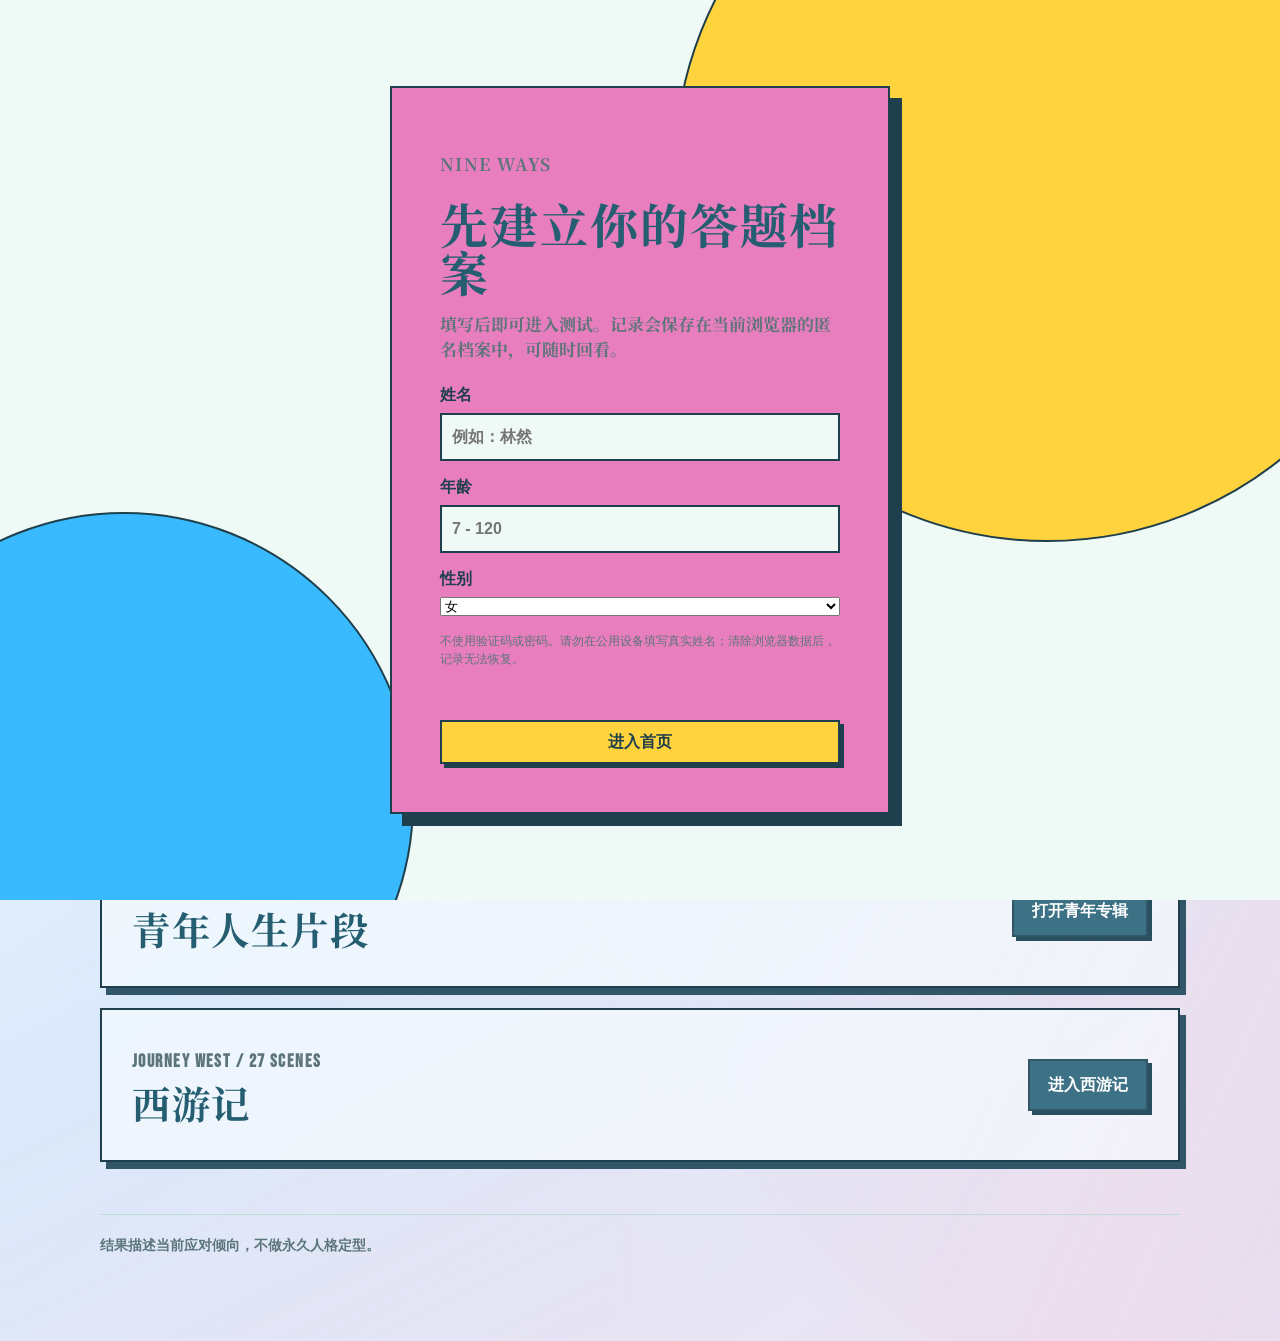
==== index.html @ b50cd89f "Add files via upload" ====
<!doctype html>
<html lang="zh-CN">
<head>
  <meta charset="utf-8">
  <meta name="viewport" content="width=device-width, initial-scale=1">
  <title>九型人格测试</title>
  <style>
    @import url('https://fonts.googleapis.com/css2?family=Bebas+Neue&family=Noto+Serif+SC:wght@500;600;700;900&display=swap');
    :root { --ink:#211f2a; --copy:#4a4556; --paper:#f7f4ed; --red:#ed5d67; --yellow:#ffd33d; --blue:#39baff; --green:#7ae36e; --pink:#e97ebf; --purple:#7560cf; --display:"Noto Serif SC","Source Han Serif SC","Songti SC","SimSun",serif; --latin:"Bebas Neue","Arial Narrow",sans-serif; }
    * { box-sizing:border-box; }
    [hidden] { display:none !important; }
    #legacy-auth-gate, #account-bar, #account-placeholder { display:none !important; }
    #visitor-bar { position:fixed; z-index:25; top:14px; right:14px; display:flex; align-items:center; gap:9px; padding:8px 10px; border:2px solid var(--ink); background:rgba(255,255,255,.94); box-shadow:4px 4px 0 var(--ink); } #visitor-bar strong { max-width:140px; overflow:hidden; text-overflow:ellipsis; white-space:nowrap; font-family:var(--display); } #visitor-bar button { min-height:32px; cursor:pointer; border:1px solid var(--ink); padding:0 9px; background:var(--yellow); color:var(--ink); font:inherit; font-size:12px; font-weight:900; } @media (max-width:600px) { #visitor-bar { top:8px; right:8px; } #visitor-bar strong { max-width:85px; } }
    body { margin:0; color:var(--ink); background:var(--paper); font-family:"Microsoft YaHei", "PingFang SC", sans-serif; }
    button { font:inherit; }
    .shell { min-height:100vh; overflow:hidden; }
    .landing { position:relative; min-height:100vh; padding:clamp(30px,5vw,76px); overflow:hidden; background:linear-gradient(145deg,#eef7ff 0%,#dbe9fb 28%,#f0e3f1 57%,#cdeaf9 78%,#edf7ff 100%); }
    .landing::before { content:""; position:absolute; z-index:0; right:-19vw; top:-30%; width:82vw; height:135%; border-radius:48% 52% 58% 42%; background:linear-gradient(135deg,rgba(255,255,255,.72),rgba(211,230,255,.18) 44%,rgba(239,203,220,.28) 70%,rgba(180,211,248,.42)); transform:rotate(-21deg); filter:blur(18px); opacity:.86; pointer-events:none; }
    .landing::after { content:""; position:absolute; z-index:0; left:-42vw; bottom:-32%; width:96vw; height:98%; border-radius:42% 58% 45% 55%; background:linear-gradient(138deg,rgba(255,255,255,.52),rgba(214,236,255,.12) 45%,rgba(237,210,225,.3)); transform:rotate(16deg); filter:blur(22px); opacity:.72; pointer-events:none; }
    .hero { position:relative; z-index:1; max-width:1240px; margin:0 auto; display:grid; grid-template-columns:minmax(0,1.08fr) minmax(300px,.92fr); align-items:end; gap:52px; }
    .hero-photo { width:272px; height:174px; margin:0 0 34px 18px; border:2px solid var(--ink); box-shadow:9px 9px 0 var(--yellow); overflow:hidden; transform:rotate(-2deg); }
    .hero-photo img { display:block; width:100%; height:100%; object-fit:cover; object-position:center 58%; }
    .hero-title-wrap { display:inline-block; max-width:100%; }
    h1 { margin:0; font-family:var(--display); font-size:clamp(48px,7.2vw,106px); line-height:.95; font-weight:900; letter-spacing:.06em; white-space:nowrap; }
    .title-nine,.title-map { display:inline; background:linear-gradient(105deg,#ed5d67 4%,#9e63d8 47%,#288fe1 95%); -webkit-background-clip:text; background-clip:text; color:transparent; }
    .title-map { margin-left:.12em; }
    .hero-english { margin:16px 0 0; color:#27233b; font-family:var(--latin); font-size:clamp(20px,2.3vw,31px); letter-spacing:.12em; text-align:center; }
    .hero-copy { max-width:510px; margin:28px 0 0; color:var(--copy); font-family:var(--display); font-size:clamp(18px,2vw,24px); line-height:1.55; font-weight:600; letter-spacing:.04em; }
    .poster { position:relative; min-height:450px; border:2px solid var(--ink); background:var(--pink); overflow:hidden; box-shadow:12px 12px 0 var(--ink); }
    .poster-label { position:absolute; top:24px; left:24px; z-index:2; padding:7px 10px; background:var(--paper); border:1px solid var(--ink); font-family:var(--latin); font-size:18px; letter-spacing:.05em; }
    .orbit { position:absolute; border:2px solid var(--ink); border-radius:50%; }
    .orbit.one { width:330px; height:330px; right:-65px; top:55px; background:var(--yellow); }
    .orbit.two { width:280px; height:280px; left:22px; bottom:-50px; background:var(--blue); }
    .orbit.three { width:112px; height:112px; right:70px; bottom:34px; background:var(--green); }
    .poster-number { position:absolute; z-index:2; right:30px; top:118px; color:#27233b; font-family:var(--latin); font-size:clamp(128px,16vw,218px); letter-spacing:.02em; line-height:.72; }
    .poster-word { position:absolute; z-index:2; left:22px; bottom:42px; width:280px; color:#27233b; font-family:var(--display); font-size:clamp(31px,3vw,44px); font-weight:900; line-height:1.08; letter-spacing:0; text-align:center; }
    .stage { position:relative; z-index:1; max-width:1240px; margin:42px auto 0; }
    .product-focus { position:relative; z-index:1; display:grid; grid-template-columns:minmax(0,1fr) auto; align-items:center; gap:30px; max-width:1240px; margin:42px auto 0; padding:clamp(22px,3vw,36px); border:2px solid var(--ink); background:var(--green); box-shadow:9px 9px 0 var(--ink); } .product-focus .focus-tag { margin:0 0 8px; font-family:var(--latin); font-size:18px; letter-spacing:.08em; } .product-focus h2 { font-size:clamp(29px,4vw,48px); letter-spacing:.04em; } .product-focus p { max-width:710px; margin:14px 0 0; color:var(--copy); font-family:var(--display); font-size:17px; line-height:1.55; font-weight:700; } .focus-points { display:flex; flex-wrap:wrap; gap:8px; margin-top:17px; } .focus-points span { border:1px solid var(--ink); padding:5px 8px; background:var(--paper); font-size:12px; font-weight:900; } .focus-start { cursor:pointer; min-height:52px; border:2px solid var(--ink); padding:0 18px; background:var(--yellow); color:var(--ink); box-shadow:5px 5px 0 var(--ink); font:inherit; font-weight:900; white-space:nowrap; } .focus-start:hover { transform:translate(2px,2px); box-shadow:3px 3px 0 var(--ink); }
    .transition-map { display:none; }
    .album-launch { position:relative; z-index:1; max-width:1240px; margin:42px auto 0; display:grid; grid-template-columns:minmax(0,1fr) auto; align-items:center; gap:28px; padding:clamp(24px,3.5vw,42px); border:2px solid var(--ink); background:var(--blue); box-shadow:10px 10px 0 var(--ink); } .album-launch .focus-tag { margin:0 0 8px; font-family:var(--latin); font-size:18px; letter-spacing:.08em; } .album-launch h2 { font-size:clamp(31px,4vw,50px); letter-spacing:.04em; } .album-launch p { max-width:660px; margin:14px 0 0; color:var(--copy); font-family:var(--display); font-size:17px; line-height:1.55; font-weight:700; } .album-launch button { cursor:pointer; min-height:52px; border:2px solid var(--ink); padding:0 18px; background:#fff; color:var(--ink); box-shadow:5px 5px 0 var(--ink); font:inherit; font-weight:900; white-space:nowrap; } .album-launch button:hover { transform:translate(2px,2px); background:#f7fffc; box-shadow:3px 3px 0 var(--ink); }
    .album-view { display:none; min-height:100vh; padding:clamp(26px,5vw,70px); background:var(--paper); } .album-view.is-open { display:block; } .album-inner { max-width:1240px; margin:0 auto; } .album-header { display:flex; align-items:end; justify-content:space-between; gap:20px; margin-bottom:26px; } .album-header p { max-width:570px; margin:13px 0 0; color:var(--copy); font-family:var(--display); font-weight:700; line-height:1.5; } .album-back { cursor:pointer; min-height:40px; border:2px solid var(--ink); padding:0 13px; background:var(--paper); font:inherit; font-weight:900; } .album-grid { display:grid; grid-template-columns:repeat(3,minmax(0,1fr)); border:2px solid var(--ink); } .album-card { --card-accent:#c4476c; min-height:278px; display:flex; flex-direction:column; align-items:flex-start; justify-content:space-between; padding:19px; border-right:2px solid var(--ink); transition:transform .18s ease,background .18s ease,box-shadow .18s ease; } .album-card:last-child { border-right:0; } .album-card:nth-child(1){--card-accent:#b24b23;background:var(--yellow)} .album-card:nth-child(2){--card-accent:#17663a;background:var(--green)} .album-card:nth-child(3){--card-accent:#1c648c;background:var(--blue)} .album-card strong { font-family:var(--latin); font-size:18px; letter-spacing:.06em; } .album-card h3 { margin:20px 0 auto; font-family:var(--display); font-size:26px; line-height:1.05; letter-spacing:.03em; } .album-card p { margin:14px 0; color:var(--copy); font-family:var(--display); font-size:14px; font-weight:700; line-height:1.45; } .album-card button { min-height:39px; cursor:pointer; border:2px solid var(--ink); padding:0 10px; background:var(--paper); color:var(--ink); font:inherit; font-weight:900; }
    .stage-frame { overflow:hidden; border:2px solid var(--ink); background:#fff; box-shadow:10px 10px 0 var(--ink); }
    .stage-title { display:flex; justify-content:space-between; align-items:end; gap:20px; margin:0; padding:clamp(24px,3.5vw,42px); border-bottom:2px solid var(--ink); background:#e7f3f0; }
    h2 { margin:0; color:#27233b; font-family:var(--display); font-size:clamp(30px,4vw,48px); line-height:1; letter-spacing:.08em; }
    .stage-title p { margin:0; font-size:14px; font-weight:600; }
    .age-grid { display:grid; grid-template-columns:repeat(4,minmax(0,1fr)); border:0; }
    .age-card { --card-accent:#c4476c; min-height:245px; display:flex; flex-direction:column; align-items:flex-start; justify-content:space-between; padding:22px; border-right:2px solid var(--ink); transition:transform .18s ease,background .18s ease,box-shadow .18s ease; }
    .age-card:last-child { border-right:0; }
    .age-card:nth-child(1) { --card-accent:#b24b23; background:var(--yellow); } .age-card:nth-child(2) { --card-accent:#17663a; background:var(--green); } .age-card:nth-child(3) { --card-accent:#1c648c; background:var(--blue); } .age-card:nth-child(4) { --card-accent:#9b2b68; background:var(--pink); }
    .age-range { display:flex; align-items:baseline; gap:7px; color:var(--ink); font-family:var(--latin); line-height:.9; } .age-number { font-size:clamp(34px,3.25vw,52px); letter-spacing:.035em; } .age-unit { font-family:var(--display); font-size:clamp(16px,1.3vw,21px); font-weight:900; letter-spacing:.04em; } .age-name { margin:14px 0 auto; font-family:var(--display); font-size:clamp(23px,2vw,32px); line-height:.95; font-weight:900; letter-spacing:.04em; }
    .age-card p { margin:16px 0; min-height:38px; color:var(--copy); font-family:var(--display); font-size:14px; line-height:1.42; font-weight:700; }
    .card-topline { display:flex; align-items:flex-start; justify-content:space-between; width:100%; gap:12px; }
    .enneagram-mark { display:grid; place-items:center; width:48px; height:48px; flex:none; border:2px solid var(--ink); background:#fffdf7; color:var(--ink); box-shadow:3px 3px 0 var(--ink); transition:transform .18s ease,background .18s ease,color .18s ease,box-shadow .18s ease; }
    .enneagram-mark svg { width:31px; height:31px; fill:none; stroke:currentColor; stroke-linecap:round; stroke-linejoin:round; stroke-width:2.1; }
    .age-card:hover,.age-card:focus-within,.album-card:hover,.album-card:focus-within { z-index:1; background:#fff; box-shadow:7px 7px 0 var(--card-accent); transform:translate(-3px,-4px); }
    .age-card:hover .enneagram-mark,.age-card:focus-within .enneagram-mark,.album-card:hover .enneagram-mark,.album-card:focus-within .enneagram-mark { color:#fff; background:var(--card-accent); box-shadow:5px 5px 0 var(--ink); animation:enneagram-wobble .45s ease-in-out both; }
    .age-card:hover .age-name,.age-card:focus-within .age-name,.album-card:hover h3,.album-card:focus-within h3 { color:var(--card-accent); }
    @keyframes enneagram-wobble { 0%,100% { transform:rotate(0); } 25% { transform:rotate(-5deg) translateY(-2px); } 55% { transform:rotate(4deg) translateY(1px); } 78% { transform:rotate(-2deg); } }
    @media (prefers-reduced-motion:reduce) { *,*::before,*::after { scroll-behavior:auto !important; animation-duration:.01ms !important; animation-iteration-count:1 !important; transition-duration:.01ms !important; } .age-card,.album-card,.enneagram-mark { transition:none; } .age-card:hover .enneagram-mark,.age-card:focus-within .enneagram-mark,.album-card:hover .enneagram-mark,.album-card:focus-within .enneagram-mark { animation:none; } }
    .start, .soon { min-height:42px; border:2px solid var(--ink); border-radius:0; padding:0 14px; font-weight:800; }
    .start { cursor:pointer; background:var(--paper); box-shadow:4px 4px 0 var(--ink); } .start:hover { transform:translate(2px,2px); box-shadow:2px 2px 0 var(--ink); }
    .soon { background:transparent; opacity:.7; }
    .method { position:relative; z-index:1; display:grid; grid-template-columns:1fr 1fr; gap:0; max-width:1240px; margin:42px auto 0; border-top:2px solid var(--ink); }
    .method div { padding:22px 0; font-size:16px; font-weight:650; } .method div + div { text-align:right; }
    .test-view { display:none; min-height:100vh; background:var(--paper); }
    .test-top { display:flex; align-items:center; justify-content:space-between; gap:18px; padding:16px clamp(20px,5vw,76px); border-bottom:2px solid var(--ink); background:var(--yellow); }
    .back { cursor:pointer; border:2px solid var(--ink); background:var(--paper); min-height:38px; padding:0 12px; font-weight:800; }
    .test-top strong { font-size:18px; } .test-top span { font-size:14px; font-weight:650; }
    iframe { display:block; width:100%; height:calc(100vh - 72px); border:0; background:var(--paper); }
    .account-strip { position:relative; z-index:3; max-width:1240px; margin:0 auto 28px; display:flex; align-items:center; justify-content:flex-end; gap:10px; } .account-chip { display:grid; min-width:0; text-align:right; } .account-chip strong { font-family:var(--display); font-size:18px; } .account-chip span { overflow:hidden; max-width:220px; color:var(--copy); font-size:12px; text-overflow:ellipsis; white-space:nowrap; } .account-action,.account-toggle { min-height:36px; border:2px solid var(--ink); background:var(--paper); padding:0 10px; font-size:13px; font-weight:800; cursor:pointer; } .account-action:hover,.flat-action:hover { background:var(--yellow); } .account-toggle { display:flex; align-items:center; gap:6px; } .account-toggle input { accent-color:var(--purple); }
    .auth-gate { position:fixed; z-index:20; inset:0; display:grid; place-items:center; overflow:auto; padding:28px 18px; background:var(--paper); } .auth-gate::before { content:""; position:absolute; right:-11vw; top:-16vw; width:58vw; height:58vw; border:2px solid var(--ink); border-radius:50%; background:var(--yellow); } .auth-gate::after { content:""; position:absolute; left:-13vw; bottom:-15vw; width:45vw; height:45vw; border:2px solid var(--ink); border-radius:50%; background:var(--blue); } .auth-card { position:relative; z-index:1; width:min(100%,500px); padding:clamp(28px,4vw,48px); border:2px solid var(--ink); background:var(--pink); box-shadow:12px 12px 0 var(--ink); } .eyebrow { margin:0 0 10px; font-family:var(--latin); font-size:18px; letter-spacing:.08em; } .auth-card h2,.modal-heading h2 { margin:0; letter-spacing:.04em; } .auth-card > p { margin:15px 0 24px; color:var(--copy); font-family:var(--display); font-size:17px; font-weight:700; } .stack-form { display:grid; gap:16px; } .stack-form label:not(.check-row) { display:grid; gap:7px; font-weight:800; } .stack-form input:not([type="checkbox"]) { min-height:48px; border:2px solid var(--ink); border-radius:0; padding:8px 10px; background:var(--paper); color:var(--ink); font:inherit; } .check-row { display:flex; align-items:flex-start; gap:8px; font-size:13px; font-weight:700; line-height:1.45; } .check-row input { margin-top:3px; accent-color:var(--purple); } .primary-action,.flat-action { cursor:pointer; min-height:44px; border:2px solid var(--ink); border-radius:0; padding:0 14px; background:var(--yellow); color:var(--ink); font:inherit; font-weight:900; } .primary-action { box-shadow:4px 4px 0 var(--ink); } .form-note { margin:0; color:var(--copy); font-size:12px; line-height:1.5; } .auth-switch { border:0; padding:0; background:transparent; color:var(--ink); font:inherit; font-weight:900; text-decoration:underline; cursor:pointer; } .notice { min-height:20px; margin:0; font-size:13px; font-weight:800; } .notice[data-kind="error"] { color:#a4152c; } .notice[data-kind="success"] { color:#18653d; }
    .save-status[data-kind="success"] { color:#17663a; } .save-status[data-kind="error"] { color:#a4152c; }
    .modal-backdrop { position:fixed; z-index:30; inset:0; display:grid; place-items:center; overflow:auto; padding:24px 18px; background:rgba(33,31,42,.48); } .modal-box { width:min(100%,640px); max-height:calc(100vh - 48px); overflow:auto; padding:28px; border:2px solid var(--ink); background:var(--paper); box-shadow:10px 10px 0 var(--ink); } .modal-heading { display:flex; align-items:flex-start; justify-content:space-between; gap:14px; border-bottom:2px solid var(--ink); padding-bottom:16px; margin-bottom:18px; } .modal-heading .eyebrow { color:#7356bd; } .icon-close { width:36px; height:36px; border:2px solid var(--ink); background:var(--paper); color:var(--ink); font-size:25px; cursor:pointer; } .profile-list,.record-list { display:grid; gap:10px; margin:18px 0; } .profile-card { display:grid; gap:4px; width:100%; cursor:pointer; border:2px solid var(--ink); padding:14px; background:#fff; color:var(--ink); text-align:left; font:inherit; } .profile-card:hover { background:var(--green); } .profile-card strong { font-family:var(--display); font-size:20px; } .profile-card span,.record-row span,.record-row small { color:var(--copy); font-size:13px; } .record-row { display:flex; align-items:center; justify-content:space-between; gap:12px; border-bottom:1px solid #b8b3bd; padding:12px 0; } .record-row div:first-child { display:grid; gap:4px; } .text-danger { cursor:pointer; border:0; padding:5px 0; background:transparent; color:#b21c35; font:inherit; font-weight:900; } .account-settings { display:grid; gap:14px; border-top:2px solid var(--ink); padding-top:18px; } .account-settings h3 { margin:0; font-family:var(--display); font-size:22px; } .account-delete { justify-self:start; } .mini { min-height:32px; margin-right:10px; font-size:12px; } .modal-open { overflow:hidden; }
    .stack-form input:not([type="checkbox"]):focus { outline:0; border-color:#4b7f83; box-shadow:0 3px 0 #9bc8c3; }
    .view-enter { animation:view-enter .32s ease-out both; }
    .modal-backdrop:not([hidden]) { animation:backdrop-in .2s ease-out both; }
    .modal-backdrop:not([hidden]) .modal-box { animation:modal-in .28s ease-out both; }
    @keyframes view-enter { from { opacity:0; transform:translateY(14px); } to { opacity:1; transform:translateY(0); } }
    @keyframes backdrop-in { from { opacity:0; } to { opacity:1; } }
    @keyframes modal-in { from { opacity:0; transform:translateY(18px) scale(.985); } to { opacity:1; transform:translateY(0) scale(1); } }
    @media (prefers-reduced-motion:no-preference) { button:not(:disabled):active { scale:.97; filter:brightness(.97); } .motion-enter { opacity:0; transform:translateY(16px); transition:opacity .34s ease-out,transform .34s ease-out; } .motion-enter.is-visible { opacity:1; transform:translateY(0); } }
    .quest-launch { position:relative; z-index:1; max-width:1240px; margin:28px auto 0; display:grid; grid-template-columns:minmax(0,1fr) auto; align-items:center; gap:28px; overflow:hidden; padding:clamp(24px,3.5vw,42px); border:2px solid var(--ink); background:#dceef4; box-shadow:10px 10px 0 var(--ink); } .quest-launch::after { content:"西 行"; position:absolute; right:160px; bottom:-25px; color:rgba(33,31,42,.08); font-family:var(--display); font-size:130px; font-weight:900; line-height:1; pointer-events:none; } .quest-launch .focus-tag { position:relative; z-index:1; margin:0 0 8px; font-family:var(--latin); font-size:18px; letter-spacing:.08em; } .quest-launch h2 { position:relative; z-index:1; font-size:clamp(31px,4vw,50px); letter-spacing:.04em; } .quest-launch p { position:relative; z-index:1; max-width:660px; margin:14px 0 0; color:var(--copy); font-family:var(--display); font-size:17px; font-weight:700; line-height:1.55; } .quest-launch button { position:relative; z-index:1; min-height:52px; cursor:pointer; border:2px solid var(--ink); padding:0 18px; background:#fff; color:var(--ink); box-shadow:5px 5px 0 var(--ink); font:inherit; font-weight:900; white-space:nowrap; } .quest-launch button:hover { transform:translate(2px,2px); background:#f9e8a4; box-shadow:3px 3px 0 var(--ink); }
    .youth-launch { margin-top:42px; background:#dceef4; } .youth-launch::after { content:"90 DAYS"; right:130px; bottom:-20px; color:rgba(33,31,42,.08); font-family:var(--latin); font-size:132px; letter-spacing:.04em; } .youth-launch button:hover { background:#f9e8a4; }
    .hub-launch { position:relative; z-index:1; max-width:1240px; min-height:252px; margin:28px auto 0; display:grid; grid-template-columns:minmax(0,1fr) auto; align-items:center; gap:28px; overflow:hidden; padding:clamp(24px,3.5vw,42px); border:2px solid var(--ink); box-shadow:10px 10px 0 var(--ink); }
    .hub-launch::after { position:absolute; right:132px; bottom:-24px; color:rgba(33,31,42,.08); font-family:var(--latin); font-size:142px; letter-spacing:.04em; line-height:1; pointer-events:none; }
    .hub-launch .focus-tag,.hub-launch h2,.hub-launch p,.hub-launch button { position:relative; z-index:1; }
    .hub-launch .focus-tag { margin:0 0 8px; font-family:var(--latin); font-size:18px; letter-spacing:.08em; }
    .hub-launch h2 { font-size:clamp(31px,4vw,50px); letter-spacing:.04em; }
    .hub-launch p { max-width:660px; margin:14px 0 0; color:var(--copy); font-family:var(--display); font-size:17px; font-weight:700; line-height:1.55; }
    .hub-launch button { min-height:52px; cursor:pointer; border:2px solid var(--ink); padding:0 18px; background:#fff; color:var(--ink); box-shadow:5px 5px 0 var(--ink); font:inherit; font-weight:900; white-space:nowrap; }
    .hub-launch button:hover { transform:translate(2px,2px); background:#f9e8a4; box-shadow:3px 3px 0 var(--ink); }
    .age-hub { margin-top:42px; } .age-hub::after { content:"05"; }
    .story-hub::after { content:"27"; }
    .youth-hub::after { content:"90"; }
    .hub-launch { grid-template-columns:minmax(0,1fr) minmax(330px,.9fr); min-height:300px; padding:0; }
    .hub-launch::after { content:none; }
    .hub-copy { align-self:stretch; display:flex; flex-direction:column; align-items:flex-start; justify-content:center; padding:clamp(28px,4vw,48px); }
    .hub-launch { grid-template-columns:1fr; min-height:0; }
    .hub-launch .hub-copy { min-height:220px; }
    .hub-stack { max-width:1240px; margin:42px auto 0; overflow:hidden; border:2px solid var(--ink); background-color:rgba(229,241,255,.48); background-image:linear-gradient(145deg,rgba(255,255,255,.64) 0 9%,transparent 27%),linear-gradient(25deg,transparent 29%,rgba(255,255,255,.38) 48%,transparent 67%); box-shadow:10px 10px 0 var(--ink); }
    .hub-stack .hub-launch { max-width:none; min-height:0; margin:0; border:0; border-bottom:2px solid var(--ink); background:transparent; box-shadow:none; }
    .hub-stack .hub-launch:last-child { border-bottom:0; }
    .hub-stack .age-hub { margin-top:0; }
    .hub-stack .hub-launch { --card-accent:#2d7780; position:relative; transition:background .2s ease,box-shadow .2s ease; }
    .hub-stack .youth-hub { --card-accent:#397b96; }
    .hub-stack .story-hub { --card-accent:#376d9b; }
    .hub-topline { display:flex; align-items:center; gap:12px; }
    .hub-copy .hub-topline .focus-tag { margin:0; }
    .hub-stack .hub-launch:hover,.hub-stack .hub-launch:focus-within { z-index:1; background:rgba(255,255,255,.48); box-shadow:inset 7px 0 0 var(--card-accent); }
    .hub-stack .hub-launch:hover .enneagram-mark,.hub-stack .hub-launch:focus-within .enneagram-mark { color:#fff; background:var(--card-accent); box-shadow:5px 5px 0 var(--ink); animation:enneagram-wobble .45s ease-in-out both; }
    .hub-stack .hub-launch:hover h2,.hub-stack .hub-launch:focus-within h2 { color:var(--card-accent); }
    .hub-copy button { margin-top:24px; }
    .hub-visual { position:relative; align-self:stretch; min-height:300px; margin:0; overflow:hidden; border-left:2px solid var(--ink); background:#dceef4; }
    .hub-visual img { display:block; width:100%; height:100%; min-height:300px; object-fit:cover; }
    .hub-visual figcaption { position:absolute; right:18px; bottom:18px; left:18px; display:flex; flex-wrap:wrap; gap:7px; }
    .hub-visual figcaption span { padding:6px 8px; border:1px solid var(--ink); background:rgba(247,244,237,.94); color:var(--ink); font-size:12px; font-weight:900; }
    .life-visual img { object-position:center 58%; }
    .youth-visual img { object-position:center; }
    .hub-journey-visual { display:grid; place-items:center; padding:26px; background:#f3e6b7; }
    .journey-route-card { position:relative; width:min(100%,360px); min-height:210px; padding:22px; border:2px solid var(--ink); background:#fff8de; box-shadow:6px 6px 0 var(--ink); }
    .journey-route-card > p { margin:0; color:#4a4556; font-family:var(--latin); font-size:16px; letter-spacing:.08em; }
    .journey-route-card ol { display:grid; grid-template-columns:repeat(3,1fr); gap:8px; margin:30px 0 0; padding:0; list-style:none; }
    .journey-route-card li { min-height:86px; display:flex; flex-direction:column; justify-content:flex-end; padding:9px; border:2px solid var(--ink); background:#dceef4; font-size:13px; font-weight:900; }
    .journey-route-card li:nth-child(2) { background:#d9eee9; transform:translateY(-15px); }
    .journey-route-card li:nth-child(3) { background:#f7d9d8; }
    .journey-route-card b { display:block; margin-bottom:auto; font-family:var(--latin); font-size:22px; letter-spacing:.04em; }
    .journey-route-card::after { content:"→"; position:absolute; top:102px; right:28px; color:#5f6870; font-size:28px; font-weight:900; }
    .journey-route-card::before { content:"→"; position:absolute; top:102px; left:calc(50% - 17px); z-index:2; color:#5f6870; font-size:28px; font-weight:900; }
    .story-albums { position:relative; z-index:1; max-width:1240px; margin:28px auto 0; }
    .story-albums-frame { overflow:hidden; border:2px solid var(--ink); box-shadow:10px 10px 0 var(--ink); }
    .story-albums .quest-launch { max-width:none; margin:0; border:0; box-shadow:none; }
    .story-albums .quest-launch + .quest-launch { border-top:2px solid var(--ink); }
    .collection-view { display:none; min-height:100vh; padding:clamp(26px,5vw,70px); background:var(--paper); }
    .collection-view.is-open { display:block; }
    .collection-inner { max-width:1240px; margin:0 auto; }
    .collection-header { display:flex; align-items:end; justify-content:space-between; gap:20px; margin-bottom:26px; }
    .collection-header p { max-width:570px; margin:13px 0 0; color:var(--copy); font-family:var(--display); font-weight:700; line-height:1.5; }
    .collection-back { cursor:pointer; min-height:40px; border:2px solid var(--ink); padding:0 13px; background:var(--paper); box-shadow:3px 3px 0 var(--ink); font:inherit; font-weight:900; }
    .collection-back:hover,.album-card button:hover { transform:translate(1px,1px); box-shadow:1px 1px 0 var(--ink); }
    .collection-view .stage,.collection-view .story-albums { margin:0; max-width:none; }
    .collection-view .story-albums-frame { box-shadow:10px 10px 0 var(--ink); }
    .album-card button { box-shadow:3px 3px 0 var(--ink); }
    .loop-launch { margin-top:28px; background:#e5e2fb; } .loop-launch::after { content:"00:27"; right:126px; bottom:-18px; color:rgba(33,31,42,.08); font-family:var(--latin); font-size:150px; letter-spacing:.04em; } .loop-launch button:hover { background:#d9eee9; } .loop-launch button:disabled { cursor:not-allowed; opacity:.58; box-shadow:none; }
    @media (max-width:850px) { .hero { grid-template-columns:1fr; gap:36px; } .hero-photo { margin-left:0; } .poster { min-height:320px; } .landing { background:var(--paper); } .product-focus,.album-launch,.quest-launch,.hub-launch { grid-template-columns:1fr; align-items:start; } .focus-start,.album-launch button,.quest-launch button,.hub-launch button { justify-self:start; } .hub-copy { min-height:255px; } .hub-visual { min-height:240px; border-top:2px solid var(--ink); border-left:0; } .hub-visual img { min-height:240px; } .album-grid { grid-template-columns:repeat(2,1fr); } .album-card { border-bottom:2px solid var(--ink); } .album-card:nth-child(2n) { border-right:0; } .album-card:last-child { border-bottom:0; } .age-grid { grid-template-columns:repeat(2,1fr); } .age-card { border-bottom:2px solid var(--ink); } .age-card:nth-child(2n) { border-right:0; } .age-card:last-child { border-bottom:0; } .method { grid-template-columns:1fr; } .method div + div { text-align:left; border-top:2px solid var(--ink); } .account-strip { justify-content:flex-start; flex-wrap:wrap; } .account-chip { text-align:left; margin-right:auto; } }
    @media (max-width:480px) { .landing,.album-view,.collection-view { padding:32px 18px; } .age-grid,.album-grid { grid-template-columns:1fr; } .age-card,.album-card { min-height:178px; border-right:0; } .poster-number { font-size:136px; } .test-top span { display:none; } }
  </style>
  <link rel="stylesheet" href="assets/premium.css?v=20260721e">
  <style>
    /* Homepage-only override: keep the existing editorial layout over a soft flowing surface. */
    .landing { overflow:hidden; background:linear-gradient(145deg,#eef7ff 0%,#dbe9fb 28%,#f0e3f1 57%,#cdeaf9 78%,#edf7ff 100%); }
    .landing::before { display:block; right:-19vw; top:-30%; width:82vw; height:135%; border:0; border-radius:48% 52% 58% 42%; background:linear-gradient(135deg,rgba(255,255,255,.72),rgba(211,230,255,.18) 44%,rgba(239,203,220,.28) 70%,rgba(180,211,248,.42)); transform:rotate(-21deg); filter:blur(18px); opacity:.86; pointer-events:none; }
    .landing::after { content:""; position:absolute; z-index:0; left:-42vw; bottom:-32%; width:96vw; height:98%; border-radius:42% 58% 45% 55%; background:linear-gradient(138deg,rgba(255,255,255,.52),rgba(214,236,255,.12) 45%,rgba(237,210,225,.3)); transform:rotate(16deg); filter:blur(22px); opacity:.72; pointer-events:none; }
    .landing > * { position:relative; z-index:1; }
    .landing .hero,.landing .hub-stack,.landing .method { max-width:1080px; }
    .landing .hero { grid-template-columns:minmax(0,1.08fr) minmax(320px,.82fr); min-height:560px; background:rgba(241,248,255,.58); }
    .landing .hero-photo { width:min(100%,470px); height:154px; margin-top:26px; border-color:rgba(45,86,104,.3); }
    .landing .title-map { color:#44798d; }
    .landing .poster { background:rgba(255,255,255,.66); }
    .landing .poster .orbit.three { background:#b9d9ec !important; }
    .landing .hub-stack { display:grid; gap:20px; margin-top:36px; overflow:visible; border:0; background:transparent; box-shadow:none; }
    .landing .hub-stack .hub-launch { min-height:154px; overflow:visible; border:2px solid var(--ink); background:rgba(248,252,255,.68); box-shadow:6px 7px 0 #315667; }
    .landing .hub-stack .hub-launch:last-child { border-bottom:2px solid var(--ink); }
    .landing .hub-stack .hub-copy { display:grid; grid-template-columns:minmax(0,1fr) auto; grid-template-rows:auto auto; align-content:center; column-gap:26px; min-height:150px; padding:24px 30px; }
    .landing .hub-stack .focus-tag { grid-column:1; grid-row:1; }
    .landing .hub-stack h2 { grid-column:1; grid-row:2; align-self:start; font-size:clamp(31px,3vw,42px); }
    .landing .hub-stack .hub-copy button { grid-column:2; grid-row:1 / span 2; align-self:center; margin:0; border-color:#315667; background:#3c7186; color:#fff; box-shadow:4px 4px 0 #294e60; }
    .landing .hub-stack .hub-copy button:hover { background:#285a70; box-shadow:2px 2px 0 #294e60; }
    .landing .hub-stack .hub-launch:hover,.landing .hub-stack .hub-launch:focus-within { background:rgba(255,255,255,.9); box-shadow:11px 12px 0 var(--card-accent); transform:translate(-3px,-3px); }
    @media (prefers-reduced-motion:no-preference) { .landing { background-size:180% 180%; animation:landing-flow 26s ease-in-out infinite alternate; } .landing::before { animation:landing-wave-one 30s ease-in-out infinite alternate; } .landing::after { animation:landing-wave-two 34s ease-in-out infinite alternate; } }
    @keyframes landing-flow { from { background-position:0% 0%; } to { background-position:100% 100%; } }
    @keyframes landing-wave-one { from { transform:translate3d(0,0,0) rotate(-21deg); } to { transform:translate3d(-6vw,4vh,0) rotate(-14deg); } }
    @keyframes landing-wave-two { from { transform:translate3d(0,0,0) rotate(16deg); } to { transform:translate3d(7vw,-5vh,0) rotate(23deg); } }
    @media (prefers-reduced-motion:no-preference) { .scroll-reveal { opacity:0; transform:translateY(14px); transition:opacity .34s ease-out,transform .34s ease-out; transition-delay:var(--reveal-delay,0ms); } .scroll-reveal.is-visible { opacity:1; transform:translateY(0); } }
    .test-top { position:sticky; top:0; z-index:20; transition:min-height .2s ease,padding .2s ease,background .2s ease,box-shadow .2s ease; }
    .test-top.is-condensed { min-height:52px; padding-top:8px; padding-bottom:8px; background:rgba(255,255,255,.94); box-shadow:0 5px 16px rgba(30,63,75,.16); backdrop-filter:blur(10px); }
    @media (max-width:850px) { .landing { background:linear-gradient(145deg,#eef7ff 0%,#dbe9fb 34%,#f0e3f1 65%,#cdeaf9 100%); } .landing .hero { grid-template-columns:1fr; min-height:0; } .landing .hub-stack { gap:18px; } .landing .hub-stack .hub-copy { grid-template-columns:1fr; grid-template-rows:auto auto auto; min-height:0; padding:25px; } .landing .hub-stack .focus-tag,.landing .hub-stack h2,.landing .hub-stack .hub-copy button { grid-column:1; } .landing .hub-stack .focus-tag { grid-row:1; } .landing .hub-stack h2 { grid-row:2; } .landing .hub-stack .hub-copy button { grid-row:3; justify-self:start; margin-top:16px; } }
  </style>
</head>
<body>
  <section id="auth-gate" class="auth-gate" aria-labelledby="profile-title"><div class="auth-card"><p class="eyebrow">NINE WAYS</p><h2 id="profile-title">先建立你的答题档案</h2><p>填写后即可进入测试。记录会保存在当前浏览器的匿名档案中，可随时回看。</p><form id="profile-form" class="stack-form"><label>姓名<input name="display_name" maxlength="40" autocomplete="name" required placeholder="例如：林然"></label><label>年龄<input name="age" type="number" min="7" max="120" inputmode="numeric" required placeholder="7 - 120"></label><label>性别<select name="gender" required><option value="female">女</option><option value="male">男</option><option value="nonbinary">非二元</option><option value="prefer_not_to_say">不愿透露</option></select></label><p class="form-note">不使用验证码或密码。请勿在公用设备填写真实姓名；清除浏览器数据后，记录无法恢复。</p><p id="profile-notice" class="notice" aria-live="polite"></p><button class="primary-action" type="submit">进入首页</button></form></div></section>
  <section id="legacy-auth-gate" class="auth-gate" aria-hidden="true"></section>
  <main class="shell">
    <section id="landing" class="landing">
      <div id="account-bar" class="account-strip" hidden><div class="account-chip"><strong id="account-name"></strong><span id="account-email"></span></div><label class="account-toggle"><input id="research-consent" type="checkbox">匿名研究</label><button id="show-children" class="account-action" type="button">儿童档案</button><button id="show-records" class="account-action" type="button">我的记录</button><button id="sign-out" class="account-action" type="button">退出</button></div><div id="account-placeholder" class="account-strip"><span>登录后可保存完整答题记录</span></div>
      <div class="hero">
        <div><figure class="hero-photo"><img src="assets/people-together.jpg" alt="几位朋友在户外相互拥抱"></figure><div class="hero-title-wrap"><h1><span class="title-nine">九型人格</span><span class="title-map">测试</span></h1><div class="hero-english">ENNEAGRAM PERSONALITY TEST</div></div><p class="hero-copy">在不同人生阶段，用具体情境看见九种不同的应对方式。</p></div>
        <div class="poster" aria-label="九型人格的九种路径视觉图"><span class="poster-label">NINE WAYS TO RESPOND</span><span class="poster-number">09</span><span class="poster-word">不同反应<br>同样真实</span><span class="orbit one"></span><span class="orbit two"></span><span class="orbit three"></span></div>
      </div>
      <div class="hub-stack">
      <section class="hub-launch age-hub" aria-labelledby="age-hub-title"><div class="hub-copy"><p class="focus-tag">LIFE STAGES / 4 PATHS</p><h2 id="age-hub-title">人生阶段</h2><button id="open-age-stages" type="button">查看四个阶段</button></div></section>
      <section class="hub-launch youth-hub" aria-labelledby="album-launch-title"><div class="hub-copy"><p class="focus-tag">YOUTH / LIFE STORIES</p><h2 id="album-launch-title">青年人生片段</h2><button id="open-youth-album" type="button">打开青年专辑</button></div></section>
      <section class="hub-launch story-hub" aria-labelledby="story-hub-title"><div class="hub-copy"><p class="focus-tag">JOURNEY WEST / 27 SCENES</p><h2 id="story-hub-title">西游记</h2><button id="open-story-albums" type="button">进入西游记</button></div></section>
      </div>
      <footer class="method"><div>结果描述当前应对倾向，不做永久人格定型。</div></footer>
    </section>
    <section id="age-view" class="collection-view" aria-label="人生阶段"><div class="collection-inner"><header class="collection-header"><div><p class="focus-tag">LIFE STAGES / 4 PATHS</p><h2>人生阶段</h2><p>每个阶段使用不同的语言和生活场景。选择你正在经历的那一段。</p></div><button id="back-from-age" class="collection-back" type="button">返回首页</button></header><section class="stage" aria-labelledby="age-stage-title"><div class="stage-frame"><div class="stage-title"><h2 id="age-stage-title">四个阶段</h2><p>从具体情境出发</p></div><div class="age-grid"><article class="age-card"><div class="card-topline"><span class="enneagram-mark" aria-hidden="true"><svg viewBox="0 0 40 40"><circle cx="20" cy="20" r="17"></circle><path d="M30.3 6.8 25.5 35.1 35.8 16.2 9.7 6.8 14.5 35.1 4.2 16.2Z"></path><path d="M20 3 33.9 27.5 6.1 27.5Z"></path></svg></span><span class="age-range"><span class="age-number">07 - 12</span><span class="age-unit">岁</span></span></div><h3 class="age-name">儿童<br>探索</h3><p>同伴、规则与自我表达</p><button class="start" type="button" data-age-stage="child">开始探索</button></article><article class="age-card"><div class="card-topline"><span class="enneagram-mark" aria-hidden="true"><svg viewBox="0 0 40 40"><circle cx="20" cy="20" r="17"></circle><path d="M30.3 6.8 25.5 35.1 35.8 16.2 9.7 6.8 14.5 35.1 4.2 16.2Z"></path><path d="M20 3 33.9 27.5 6.1 27.5Z"></path></svg></span><span class="age-range"><span class="age-number">13 - 18</span><span class="age-unit">岁</span></span></div><h3 class="age-name">少年<br>自省</h3><p>关系、选择与身份感</p><button class="start" type="button" data-age-stage="teen">开始自省</button></article><article class="age-card"><div class="card-topline"><span class="enneagram-mark" aria-hidden="true"><svg viewBox="0 0 40 40"><circle cx="20" cy="20" r="17"></circle><path d="M30.3 6.8 25.5 35.1 35.8 16.2 9.7 6.8 14.5 35.1 4.2 16.2Z"></path><path d="M20 3 33.9 27.5 6.1 27.5Z"></path></svg></span><span class="age-range"><span class="age-number">19 - 35</span><span class="age-unit">岁</span></span></div><h3 class="age-name">青年<br>抉择</h3><p>工作、亲密关系与生活方向</p><button class="start" type="button" data-age-stage="adult">开始抉择</button></article><article class="age-card"><div class="card-topline"><span class="enneagram-mark" aria-hidden="true"><svg viewBox="0 0 40 40"><circle cx="20" cy="20" r="17"></circle><path d="M30.3 6.8 25.5 35.1 35.8 16.2 9.7 6.8 14.5 35.1 4.2 16.2Z"></path><path d="M20 3 33.9 27.5 6.1 27.5Z"></path></svg></span><span class="age-range"><span class="age-number">36+</span><span class="age-unit">岁</span></span></div><h3 class="age-name">人生<br>整合</h3><p>责任、关系与长期变化</p><button class="start" type="button" data-age-stage="integration">开始整合</button></article></div></div></section></div></section>
    <section id="story-album-view" class="collection-view" aria-label="故事闯关专辑"><div class="collection-inner"><header class="collection-header"><div><p class="focus-tag">STORY SCENES / 1 ALBUM</p><h2>故事闯关专辑</h2><p>在故事难关里，选您最可能先做的那一步。</p></div><button id="back-from-stories" class="collection-back" type="button">返回首页</button></header><section class="story-albums" aria-label="故事闯关专辑"><div class="story-albums-frame"><section class="quest-launch" aria-labelledby="quest-launch-title"><div><p class="focus-tag">JOURNEY WEST / 27 SCENES</p><h2 id="quest-launch-title">西游记 · 三阶段情境测试</h2><p>依次经过立足、同行与危局，在原著节点里选择您最可能先做的那一步。</p></div><button id="start-journey" type="button">开始作答</button></section></div></section></div></section>
    <section id="album-view" class="album-view" aria-label="青年人生片段"><div class="album-inner"><header class="album-header"><div><p class="focus-tag">YOUTH / LIFE STORIES</p><h2>青年人生片段</h2><p>每一条都是一个刚刚开始的人生片段。选一条你正经历的路。</p></div><button id="back-to-home" class="album-back" type="button">返回首页</button></header><div class="album-grid"><article class="album-card"><div class="card-topline"><span class="enneagram-mark" aria-hidden="true"><svg viewBox="0 0 40 40"><circle cx="20" cy="20" r="17"></circle><path d="M30.3 6.8 25.5 35.1 35.8 16.2 9.7 6.8 14.5 35.1 4.2 16.2Z"></path><path d="M20 3 33.9 27.5 6.1 27.5Z"></path></svg></span><strong>01</strong></div><h3>大学生<br>开学</h3><p>离家、室友、班群与第一次独立选择</p><button type="button" data-album-stage="college">进入情境</button></article><article class="album-card"><div class="card-topline"><span class="enneagram-mark" aria-hidden="true"><svg viewBox="0 0 40 40"><circle cx="20" cy="20" r="17"></circle><path d="M30.3 6.8 25.5 35.1 35.8 16.2 9.7 6.8 14.5 35.1 4.2 16.2Z"></path><path d="M20 3 33.9 27.5 6.1 27.5Z"></path></svg></span><strong>02</strong></div><h3>研究生<br>入组</h3><p>导师、组会、研究任务与课题协作</p><button type="button" data-album-stage="research">进入情境</button></article><article class="album-card"><div class="card-topline"><span class="enneagram-mark" aria-hidden="true"><svg viewBox="0 0 40 40"><circle cx="20" cy="20" r="17"></circle><path d="M30.3 6.8 25.5 35.1 35.8 16.2 9.7 6.8 14.5 35.1 4.2 16.2Z"></path><path d="M20 3 33.9 27.5 6.1 27.5Z"></path></svg></span><strong>03</strong></div><h3>新人<br>入职</h3><p>新团队、第一次汇报与协作边界</p><button type="button" data-album-stage="workplace">进入情境</button></article></div></div></section>
  <section id="test-view" class="test-view" aria-label="九型人格测试"><div class="test-top"><button id="back-home" class="back" type="button">返回阶段选择</button><strong id="test-name">儿童探索 / 7 - 12 岁</strong><span id="save-status" class="save-status">保存至账户</span></div><iframe id="test-frame" src="youth-workplace-collaboration.html?module=child&v=20260805-unified-seven-v5" title="儿童探索测试"></iframe></section>
  </main>
  <aside id="visitor-bar" hidden aria-label="答题档案"><strong id="visitor-name"></strong><button id="show-records" type="button">我的记录</button></aside>
  <section id="app-modal" class="modal-backdrop" hidden role="dialog" aria-modal="true"><div class="modal-box"><button id="close-modal" class="icon-close" type="button" aria-label="关闭">×</button><div id="modal-content"></div></div></section>
  <script src="public-app.js?v=20260805-reveal-sticky-v1"></script>
  <script type="module" src="public-data-app.js"></script>
</body>
</html>
---- assets/premium.css ----
:root {
  --ink: #1e3f4b;
  --copy: #5b7579;
  --paper: #effaf7;
  --line: #bcded7;
  --forest: #245e70;
  --forest-deep: #9cddd2;
  --brass: #d7aa42;
  --coral: #d7aa42;
  --mist: #dff3ee;
  --display: "Noto Serif SC", "Source Han Serif SC", "Songti SC", serif;
  --latin: "Bebas Neue", "Arial Narrow", sans-serif;
}

body {
  background: var(--paper);
  color: var(--ink);
}

.landing {
  padding: 26px clamp(20px, 5vw, 72px) 64px;
  background: var(--paper);
}

.landing::before {
  display: none;
}

.hero {
  max-width: 1320px;
  min-height: 630px;
  padding: clamp(26px, 4vw, 62px);
  align-items: stretch;
  gap: clamp(26px, 4vw, 70px);
  position: relative;
  overflow: hidden;
  background: #c9eee7;
}

.hero::after {
  content: "";
  position: absolute;
  z-index: 0;
  right: 46%;
  top: 0;
  bottom: 0;
  width: 1px;
  background: rgba(30, 63, 75, .18);
}

.hero > * {
  position: relative;
  z-index: 1;
}

.hero > div:first-child {
  display: flex;
  flex-direction: column;
  justify-content: flex-end;
}

.hero-title-wrap {
  align-self: flex-start;
}

.hero-photo {
  order: 4;
  width: min(100%, 510px);
  height: 168px;
  margin: 30px 0 0;
  border: 1px solid rgba(30, 63, 75, .24);
  box-shadow: none;
  transform: none;
}

.hero-photo img {
  filter: saturate(.72) contrast(1.05);
}

h1 {
  color: #1e3f4b;
  font-size: clamp(50px, 6.8vw, 108px);
  line-height: 1.02;
  letter-spacing: 0;
  white-space: normal;
}

.title-nine,
.title-map {
  display: block;
  background: none;
  color: inherit;
}

.title-map {
  margin-left: 0;
  color: #d7aa42;
  text-align: center;
}

.hero-english {
  margin-top: 18px;
  color: #2f7a82;
  font-size: clamp(17px, 2vw, 25px);
  letter-spacing: 0;
  text-align: left;
}

.hero-copy {
  max-width: 470px;
  margin-top: 24px;
  color: #426d72;
  font-size: clamp(16px, 1.8vw, 21px);
  font-weight: 600;
  letter-spacing: 0;
}

.poster {
  min-height: 100%;
  border: 1px solid rgba(30, 63, 75, .2);
  background: #fbfffd;
  box-shadow: none;
}

.poster-label {
  top: 22px;
  left: 22px;
  border: 0;
  padding: 0;
  background: transparent;
  color: var(--forest);
  font-size: 16px;
  letter-spacing: 0;
}

.poster-number {
  right: 24px;
  top: 112px;
  color: var(--forest);
  font-size: clamp(132px, 15vw, 210px);
}

.poster-word {
  left: 26px;
  bottom: 34px;
  width: 270px;
  color: var(--forest);
  font-size: clamp(29px, 3vw, 42px);
  letter-spacing: 0;
}

.orbit {
  border: 1px solid #499399;
  background: transparent !important;
}

.orbit.one { width: 310px; height: 310px; right: -82px; top: 66px; }
.orbit.two { width: 246px; height: 246px; left: 28px; bottom: -92px; }
.orbit.three { width: 94px; height: 94px; right: 74px; bottom: 40px; background: #d7aa42 !important; }

.album-launch,
.stage,
.method {
  max-width: 1320px;
}

.album-launch {
  margin-top: 28px;
  padding: clamp(28px, 4vw, 50px);
  border: 0;
  border-top: 1px solid var(--brass);
  background: #dff3ee;
  box-shadow: none;
}

.album-launch .focus-tag,
.focus-tag {
  color: var(--brass);
  font-size: 15px;
  letter-spacing: 0;
}

.album-launch h2 {
  color: #1e3f4b;
  letter-spacing: 0;
}

.album-launch p {
  color: #4e767a;
  font-size: 16px;
  letter-spacing: 0;
}

.album-launch button,
.start,
.album-card button,
.album-back,
.back {
  min-height: 46px;
  border: 1px solid currentColor;
  padding: 0 17px;
  background: transparent;
  box-shadow: none;
  color: inherit;
  font-weight: 800;
  transition: background .18s ease, color .18s ease, transform .18s ease;
}

.album-launch button {
  color: #245e70;
}

.album-launch button:hover,
.start:hover,
.album-card button:hover,
.album-back:hover,
.back:hover {
  transform: translateY(-2px);
  background: var(--forest);
  color: #fff;
  box-shadow: none;
}

.stage {
  margin-top: 64px;
}

.stage-title {
  margin-bottom: 22px;
  padding-bottom: 15px;
  border-bottom: 1px solid var(--line);
}

h2 {
  color: var(--forest);
  letter-spacing: 0;
}

.stage-title p {
  color: var(--copy);
}

.age-grid,
.album-grid {
  gap: 12px;
  border: 0;
}

.age-grid {
  display: grid;
}

.age-card,
.album-card {
  min-height: 255px;
  padding: 22px;
  border: 1px solid var(--line) !important;
  background: rgba(255, 255, 255, .54) !important;
  color: var(--ink);
  transition: transform .18s ease, border-color .18s ease, background .18s ease;
}

.age-card:hover,
.album-card:hover {
  transform: translateY(-4px);
  border-color: var(--forest) !important;
  background: #fafbff !important;
}

.age-card:nth-child(1), .album-card:nth-child(1) { border-top: 4px solid #d7aa42 !important; }
.age-card:nth-child(2), .album-card:nth-child(2) { border-top: 4px solid #e9b66b !important; }
.age-card:nth-child(3), .album-card:nth-child(3) { border-top: 4px solid #62b5bb !important; }
.age-card:nth-child(4), .album-card:nth-child(4) { border-top: 4px solid #e4c67d !important; }
.age-card:nth-child(5), .album-card:nth-child(5) { border-top: 4px solid #9a8dcc !important; }

.age-range {
  color: var(--forest);
}

.age-number {
  font-size: clamp(33px, 3vw, 47px);
  letter-spacing: 0;
}

.age-name,
.album-card h3 {
  color: var(--forest);
  letter-spacing: 0;
}

.age-card p,
.album-card p {
  color: var(--copy);
  min-height: 0;
  font-weight: 600;
}

.start,
.album-card button,
.album-back {
  color: var(--forest);
}

.method {
  margin-top: 52px;
  border-top: 1px solid var(--line);
}

.method div {
  color: var(--copy);
  font-size: 14px;
  font-weight: 600;
}

.album-view {
  padding: clamp(28px, 5vw, 72px);
  background: var(--paper);
}

.album-header {
  align-items: flex-end;
  margin-bottom: 32px;
  padding: clamp(26px, 4vw, 48px);
  background: #dff3ee;
}

.album-header h2 {
  color: #1e3f4b;
}

.album-header p {
  color: #4e767a;
}

.album-header .focus-tag {
  color: #245e70;
}

.album-header .album-back {
  margin: 0 22px 22px 0;
  color: #245e70;
}

.test-view {
  background: var(--paper);
}

.test-top {
  position: relative;
  min-height: 68px;
  border-bottom: 1px solid var(--line);
  background: #f7fcfa;
  color: #1e3f4b;
}

.test-top span {
  color: #5b7579;
}

.test-top .back {
  min-height: 34px;
  border: 0;
  padding: 0;
  background: transparent;
  color: #1e3f4b;
}

.test-top .back::before {
  content: "←";
  margin-right: 8px;
}

.test-top strong {
  position: absolute;
  left: 50%;
  transform: translateX(-50%);
}

/* Shared test-page refinements */
body:has(#preschool-observation-pilot),
body:has(#child-7-12-exploration),
body:has(#teen-reflection),
body:has(#adult-decision),
body:has(#adult-integration) {
  background: #effaf7;
  color: var(--forest);
}

.viz-badge,
.badge {
  border: 1px solid var(--forest) !important;
  background: #e3d1af !important;
  color: var(--forest) !important;
}

.btn,
.choice,
.action {
  border: 1px solid var(--line) !important;
  background: rgba(255, 255, 255, .78) !important;
  box-shadow: none !important;
}

.btn[aria-pressed="true"],
.choice[aria-pressed="true"] {
  border-color: var(--forest) !important;
  background: var(--mist) !important;
}

.btn-primary,
.primary {
  border-color: var(--forest) !important;
  background: var(--forest) !important;
  color: #fff !important;
}

.personality-report {
  border: 1px solid var(--line) !important;
  background: #fdfdff !important;
  box-shadow: none !important;
}

.personality-report__score,
.personality-report__tag {
  border-color: var(--line) !important;
  background: #e3d1af !important;
}

.personality-report__topic {
  border-color: var(--line) !important;
  box-shadow: none !important;
}

@media (max-width: 850px) {
  .hero {
    min-height: 0;
    padding: 34px 26px;
  }

  .poster {
    min-height: 330px;
  }

  .album-header {
    align-items: flex-start;
  }

  .album-header .album-back {
    margin: 0 26px 26px;
  }
}

@media (max-width: 480px) {
  .hero,
  .album-header {
    padding: 28px 20px;
  }

  .hero-photo {
    height: 136px;
  }

  .title-map {
    margin-left: .08em;
  }

  .age-card,
  .album-card {
    min-height: 190px;
  }
}
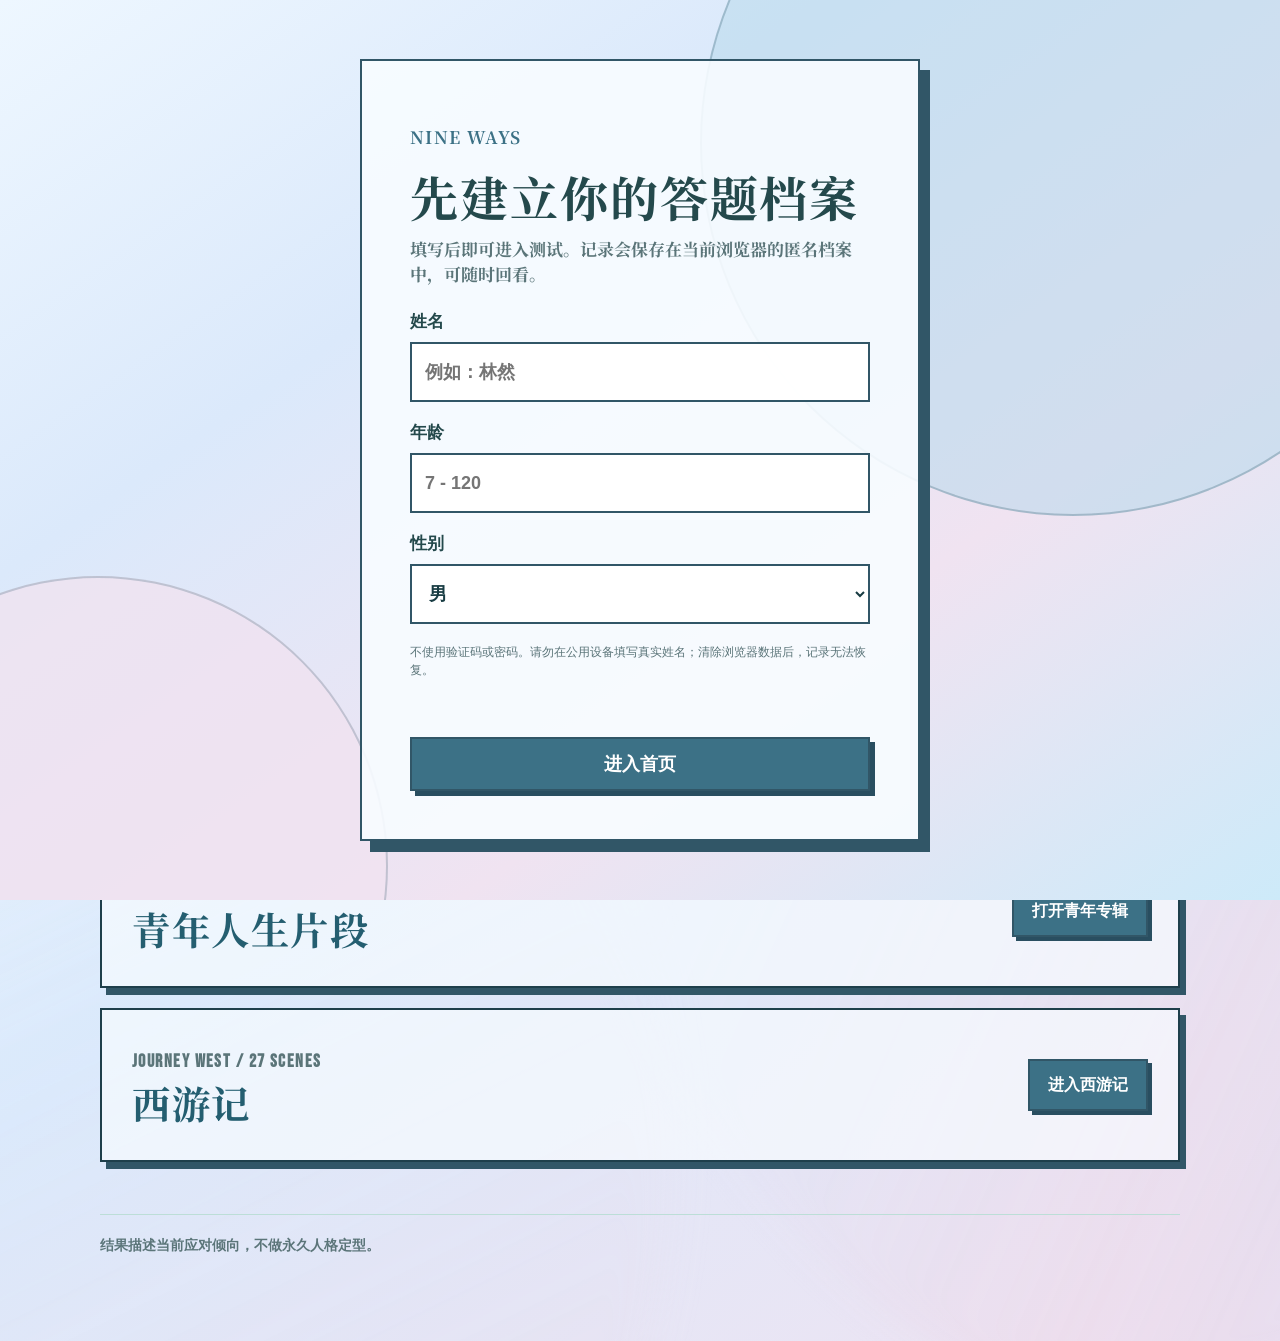
==== commit bd15340b: "Add files via upload" ====
--- a/index.html
+++ b/index.html
@@ -175,9 +175,26 @@
     .test-top.is-condensed { min-height:52px; padding-top:8px; padding-bottom:8px; background:rgba(255,255,255,.94); box-shadow:0 5px 16px rgba(30,63,75,.16); backdrop-filter:blur(10px); }
     @media (max-width:850px) { .landing { background:linear-gradient(145deg,#eef7ff 0%,#dbe9fb 34%,#f0e3f1 65%,#cdeaf9 100%); } .landing .hero { grid-template-columns:1fr; min-height:0; } .landing .hub-stack { gap:18px; } .landing .hub-stack .hub-copy { grid-template-columns:1fr; grid-template-rows:auto auto auto; min-height:0; padding:25px; } .landing .hub-stack .focus-tag,.landing .hub-stack h2,.landing .hub-stack .hub-copy button { grid-column:1; } .landing .hub-stack .focus-tag { grid-row:1; } .landing .hub-stack h2 { grid-row:2; } .landing .hub-stack .hub-copy button { grid-row:3; justify-self:start; margin-top:16px; } }
   </style>
+  <style>
+    .landing #visitor-bar { position:absolute; z-index:2; top:18px; right:max(18px,calc((100% - 1080px) / 2)); }
+    .record-row .record-result { color:#315c61; font-weight:800; line-height:1.55; }
+    .record-download { justify-self:start; cursor:pointer; border:1px solid var(--ink); padding:7px 10px; background:var(--yellow); color:var(--ink); font:inherit; font-size:12px; font-weight:900; }
+    .auth-gate { background:linear-gradient(145deg,#eef7ff 0%,#dbe9fb 32%,#f0e3f1 68%,#cdeaf9 100%); }
+    .auth-gate::before { right:-13vw; top:-18vw; border-color:rgba(45,86,104,.28); background:rgba(185,217,236,.55); }
+    .auth-gate::after { left:-15vw; bottom:-20vw; border-color:rgba(45,86,104,.24); background:rgba(240,227,241,.8); }
+    .auth-card { width:min(100%,560px); border-color:#315667; background:rgba(248,252,255,.9); box-shadow:10px 11px 0 #315667; }
+    .auth-card h2 { color:#24494c; }
+    .auth-card .eyebrow { color:#3c7186; }
+    .stack-form { gap:19px; }
+    .stack-form label:not(.check-row) { gap:9px; color:#24494c; font-size:17px; }
+    .stack-form input:not([type="checkbox"]),.stack-form select { width:100%; min-height:60px; border:2px solid #315667; border-radius:0; padding:10px 13px; background:rgba(255,255,255,.94); color:#183c43; font:700 18px "Microsoft YaHei","PingFang SC",sans-serif; }
+    .stack-form select { cursor:pointer; }
+    .primary-action { min-height:54px; border-color:#315667; background:#3c7186; color:#fff; box-shadow:5px 5px 0 #294e60; font-size:18px; }
+    .primary-action:hover { background:#285a70; box-shadow:3px 3px 0 #294e60; }
+  </style>
 </head>
 <body>
-  <section id="auth-gate" class="auth-gate" aria-labelledby="profile-title"><div class="auth-card"><p class="eyebrow">NINE WAYS</p><h2 id="profile-title">先建立你的答题档案</h2><p>填写后即可进入测试。记录会保存在当前浏览器的匿名档案中，可随时回看。</p><form id="profile-form" class="stack-form"><label>姓名<input name="display_name" maxlength="40" autocomplete="name" required placeholder="例如：林然"></label><label>年龄<input name="age" type="number" min="7" max="120" inputmode="numeric" required placeholder="7 - 120"></label><label>性别<select name="gender" required><option value="female">女</option><option value="male">男</option><option value="nonbinary">非二元</option><option value="prefer_not_to_say">不愿透露</option></select></label><p class="form-note">不使用验证码或密码。请勿在公用设备填写真实姓名；清除浏览器数据后，记录无法恢复。</p><p id="profile-notice" class="notice" aria-live="polite"></p><button class="primary-action" type="submit">进入首页</button></form></div></section>
+  <section id="auth-gate" class="auth-gate" aria-labelledby="profile-title"><div class="auth-card"><p class="eyebrow">NINE WAYS</p><h2 id="profile-title">先建立你的答题档案</h2><p>填写后即可进入测试。记录会保存在当前浏览器的匿名档案中，可随时回看。</p><form id="profile-form" class="stack-form"><label>姓名<input name="display_name" maxlength="40" autocomplete="name" required placeholder="例如：林然"></label><label>年龄<input name="age" type="number" min="7" max="120" inputmode="numeric" required placeholder="7 - 120"></label><label>性别<select name="gender" required><option value="male">男</option><option value="female">女</option><option value="nonbinary">非二元</option><option value="prefer_not_to_say">不愿透露</option></select></label><p class="form-note">不使用验证码或密码。请勿在公用设备填写真实姓名；清除浏览器数据后，记录无法恢复。</p><p id="profile-notice" class="notice" aria-live="polite"></p><button class="primary-action" type="submit">进入首页</button></form></div></section>
   <section id="legacy-auth-gate" class="auth-gate" aria-hidden="true"></section>
   <main class="shell">
     <section id="landing" class="landing">
@@ -192,13 +209,13 @@
       <section class="hub-launch story-hub" aria-labelledby="story-hub-title"><div class="hub-copy"><p class="focus-tag">JOURNEY WEST / 27 SCENES</p><h2 id="story-hub-title">西游记</h2><button id="open-story-albums" type="button">进入西游记</button></div></section>
       </div>
       <footer class="method"><div>结果描述当前应对倾向，不做永久人格定型。</div></footer>
+      <aside id="visitor-bar" hidden aria-label="答题档案"><strong id="visitor-name"></strong><button id="show-records" type="button">我的记录</button></aside>
     </section>
     <section id="age-view" class="collection-view" aria-label="人生阶段"><div class="collection-inner"><header class="collection-header"><div><p class="focus-tag">LIFE STAGES / 4 PATHS</p><h2>人生阶段</h2><p>每个阶段使用不同的语言和生活场景。选择你正在经历的那一段。</p></div><button id="back-from-age" class="collection-back" type="button">返回首页</button></header><section class="stage" aria-labelledby="age-stage-title"><div class="stage-frame"><div class="stage-title"><h2 id="age-stage-title">四个阶段</h2><p>从具体情境出发</p></div><div class="age-grid"><article class="age-card"><div class="card-topline"><span class="enneagram-mark" aria-hidden="true"><svg viewBox="0 0 40 40"><circle cx="20" cy="20" r="17"></circle><path d="M30.3 6.8 25.5 35.1 35.8 16.2 9.7 6.8 14.5 35.1 4.2 16.2Z"></path><path d="M20 3 33.9 27.5 6.1 27.5Z"></path></svg></span><span class="age-range"><span class="age-number">07 - 12</span><span class="age-unit">岁</span></span></div><h3 class="age-name">儿童<br>探索</h3><p>同伴、规则与自我表达</p><button class="start" type="button" data-age-stage="child">开始探索</button></article><article class="age-card"><div class="card-topline"><span class="enneagram-mark" aria-hidden="true"><svg viewBox="0 0 40 40"><circle cx="20" cy="20" r="17"></circle><path d="M30.3 6.8 25.5 35.1 35.8 16.2 9.7 6.8 14.5 35.1 4.2 16.2Z"></path><path d="M20 3 33.9 27.5 6.1 27.5Z"></path></svg></span><span class="age-range"><span class="age-number">13 - 18</span><span class="age-unit">岁</span></span></div><h3 class="age-name">少年<br>自省</h3><p>关系、选择与身份感</p><button class="start" type="button" data-age-stage="teen">开始自省</button></article><article class="age-card"><div class="card-topline"><span class="enneagram-mark" aria-hidden="true"><svg viewBox="0 0 40 40"><circle cx="20" cy="20" r="17"></circle><path d="M30.3 6.8 25.5 35.1 35.8 16.2 9.7 6.8 14.5 35.1 4.2 16.2Z"></path><path d="M20 3 33.9 27.5 6.1 27.5Z"></path></svg></span><span class="age-range"><span class="age-number">19 - 35</span><span class="age-unit">岁</span></span></div><h3 class="age-name">青年<br>抉择</h3><p>工作、亲密关系与生活方向</p><button class="start" type="button" data-age-stage="adult">开始抉择</button></article><article class="age-card"><div class="card-topline"><span class="enneagram-mark" aria-hidden="true"><svg viewBox="0 0 40 40"><circle cx="20" cy="20" r="17"></circle><path d="M30.3 6.8 25.5 35.1 35.8 16.2 9.7 6.8 14.5 35.1 4.2 16.2Z"></path><path d="M20 3 33.9 27.5 6.1 27.5Z"></path></svg></span><span class="age-range"><span class="age-number">36+</span><span class="age-unit">岁</span></span></div><h3 class="age-name">人生<br>整合</h3><p>责任、关系与长期变化</p><button class="start" type="button" data-age-stage="integration">开始整合</button></article></div></div></section></div></section>
     <section id="story-album-view" class="collection-view" aria-label="故事闯关专辑"><div class="collection-inner"><header class="collection-header"><div><p class="focus-tag">STORY SCENES / 1 ALBUM</p><h2>故事闯关专辑</h2><p>在故事难关里，选您最可能先做的那一步。</p></div><button id="back-from-stories" class="collection-back" type="button">返回首页</button></header><section class="story-albums" aria-label="故事闯关专辑"><div class="story-albums-frame"><section class="quest-launch" aria-labelledby="quest-launch-title"><div><p class="focus-tag">JOURNEY WEST / 27 SCENES</p><h2 id="quest-launch-title">西游记 · 三阶段情境测试</h2><p>依次经过立足、同行与危局，在原著节点里选择您最可能先做的那一步。</p></div><button id="start-journey" type="button">开始作答</button></section></div></section></div></section>
     <section id="album-view" class="album-view" aria-label="青年人生片段"><div class="album-inner"><header class="album-header"><div><p class="focus-tag">YOUTH / LIFE STORIES</p><h2>青年人生片段</h2><p>每一条都是一个刚刚开始的人生片段。选一条你正经历的路。</p></div><button id="back-to-home" class="album-back" type="button">返回首页</button></header><div class="album-grid"><article class="album-card"><div class="card-topline"><span class="enneagram-mark" aria-hidden="true"><svg viewBox="0 0 40 40"><circle cx="20" cy="20" r="17"></circle><path d="M30.3 6.8 25.5 35.1 35.8 16.2 9.7 6.8 14.5 35.1 4.2 16.2Z"></path><path d="M20 3 33.9 27.5 6.1 27.5Z"></path></svg></span><strong>01</strong></div><h3>大学生<br>开学</h3><p>离家、室友、班群与第一次独立选择</p><button type="button" data-album-stage="college">进入情境</button></article><article class="album-card"><div class="card-topline"><span class="enneagram-mark" aria-hidden="true"><svg viewBox="0 0 40 40"><circle cx="20" cy="20" r="17"></circle><path d="M30.3 6.8 25.5 35.1 35.8 16.2 9.7 6.8 14.5 35.1 4.2 16.2Z"></path><path d="M20 3 33.9 27.5 6.1 27.5Z"></path></svg></span><strong>02</strong></div><h3>研究生<br>入组</h3><p>导师、组会、研究任务与课题协作</p><button type="button" data-album-stage="research">进入情境</button></article><article class="album-card"><div class="card-topline"><span class="enneagram-mark" aria-hidden="true"><svg viewBox="0 0 40 40"><circle cx="20" cy="20" r="17"></circle><path d="M30.3 6.8 25.5 35.1 35.8 16.2 9.7 6.8 14.5 35.1 4.2 16.2Z"></path><path d="M20 3 33.9 27.5 6.1 27.5Z"></path></svg></span><strong>03</strong></div><h3>新人<br>入职</h3><p>新团队、第一次汇报与协作边界</p><button type="button" data-album-stage="workplace">进入情境</button></article></div></div></section>
   <section id="test-view" class="test-view" aria-label="九型人格测试"><div class="test-top"><button id="back-home" class="back" type="button">返回阶段选择</button><strong id="test-name">儿童探索 / 7 - 12 岁</strong><span id="save-status" class="save-status">保存至账户</span></div><iframe id="test-frame" src="youth-workplace-collaboration.html?module=child&v=20260805-unified-seven-v5" title="儿童探索测试"></iframe></section>
   </main>
-  <aside id="visitor-bar" hidden aria-label="答题档案"><strong id="visitor-name"></strong><button id="show-records" type="button">我的记录</button></aside>
   <section id="app-modal" class="modal-backdrop" hidden role="dialog" aria-modal="true"><div class="modal-box"><button id="close-modal" class="icon-close" type="button" aria-label="关闭">×</button><div id="modal-content"></div></div></section>
   <script src="public-app.js?v=20260805-reveal-sticky-v1"></script>
   <script type="module" src="public-data-app.js"></script>
